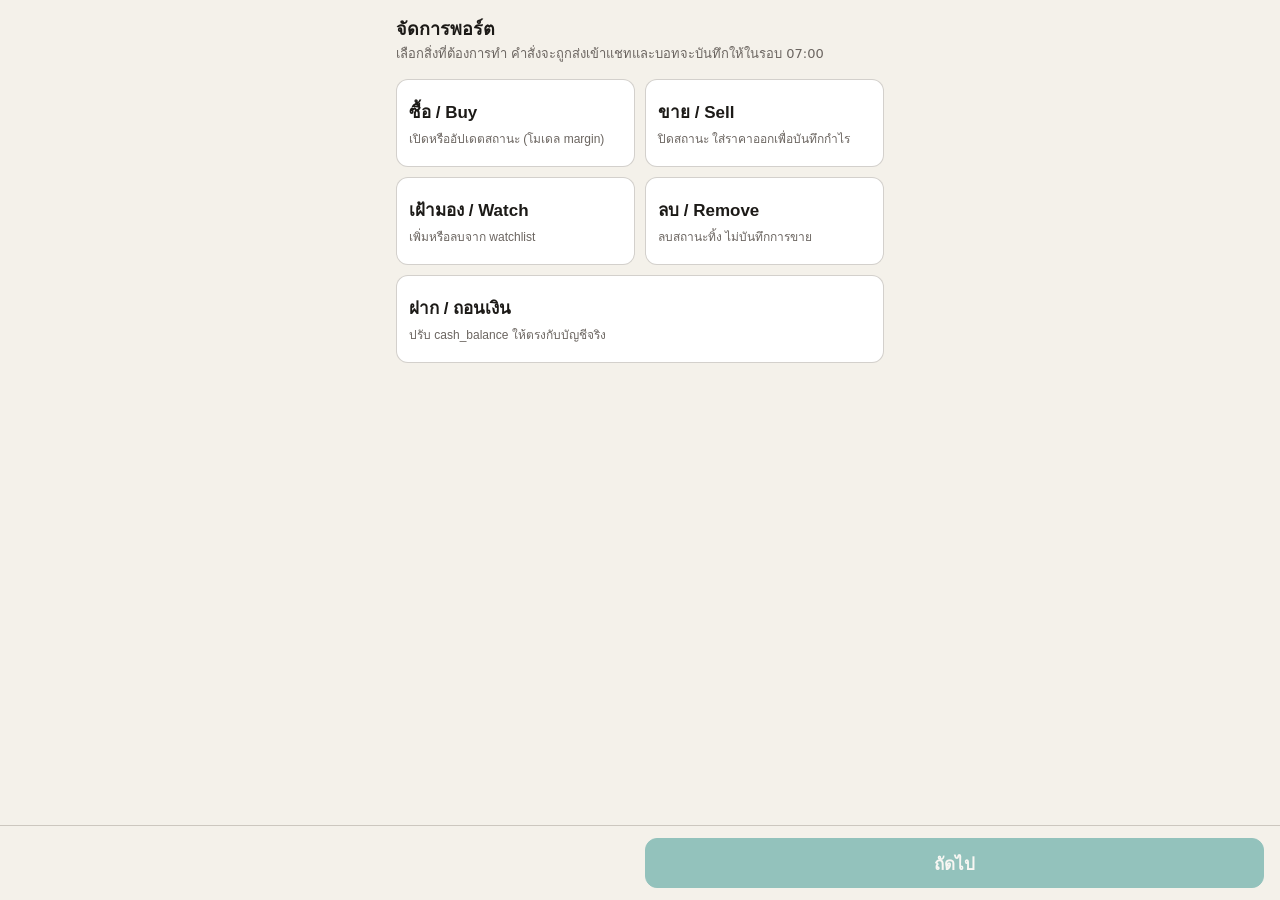
==== miniapp/index.html @ 89bab016 "site: a64785b3ad176d84810fc715b0e2d9f00666e9ba bethofen/Stock-Port-Cowork@a64785b3ad176d84810fc715b0" ====
<!doctype html>
<html lang="th">
<head>
<meta charset="utf-8">
<meta name="viewport" content="width=device-width, initial-scale=1, viewport-fit=cover">
<title>จัดการพอร์ต</title>
<script src="https://telegram.org/js/telegram-web-app.js"></script>
<style>
  :root {
    --bg: var(--tg-theme-bg-color, #f4f1ea);
    --fg: var(--tg-theme-text-color, #1c1a17);
    --muted: var(--tg-theme-hint-color, #6b6560);
    --card: var(--tg-theme-secondary-bg-color, #ffffff);
    --accent: var(--tg-theme-button-color, #1f8a86);
    --accent-fg: var(--tg-theme-button-text-color, #ffffff);
    --line: rgba(128, 120, 110, 0.35);
    --danger: #b3261e;
  }
  * { box-sizing: border-box; }
  body { margin: 0; background: var(--bg); color: var(--fg); font: 16px/1.4 system-ui, -apple-system, "Segoe UI", "Noto Sans Thai", sans-serif; }
  main { padding: 16px 16px 96px; max-width: 520px; margin: 0 auto; }
  h1 { font-size: 18px; margin: 0 0 4px; }
  .hint { color: var(--muted); font-size: 13px; margin: 0 0 16px; }
  section { display: none; }
  section.active { display: block; }
  .grid { display: grid; grid-template-columns: repeat(2, minmax(0, 1fr)); gap: 10px; }
  .action { border: 1px solid var(--line); background: var(--card); color: var(--fg); border-radius: 12px; padding: 18px 12px; font-size: 17px; font-weight: 600; min-height: 64px; text-align: left; }
  .action.wide { grid-column: 1 / span 2; }
  .action small { display: block; font-weight: 400; font-size: 12px; color: var(--muted); margin-top: 4px; }
  .action.sel { border-color: var(--accent); box-shadow: 0 0 0 2px var(--accent) inset; }
  label { display: block; font-size: 13px; color: var(--muted); margin: 14px 0 6px; }
  label span { font-weight: 400; }
  input, select { width: 100%; font-size: 17px; padding: 12px; border: 1px solid var(--line); border-radius: 10px; background: var(--card); color: var(--fg); min-height: 48px; }
  .err { color: var(--danger); font-size: 13px; min-height: 18px; margin-top: 6px; }
  .row { display: flex; gap: 10px; }
  .row > * { flex: 1; }
  .seg { display: flex; gap: 8px; }
  .seg button { flex: 1; min-height: 44px; border: 1px solid var(--line); background: var(--card); color: var(--fg); border-radius: 10px; font-size: 15px; }
  .seg button.sel { background: var(--accent); color: var(--accent-fg); border-color: var(--accent); }
  .summary { background: var(--card); border: 1px solid var(--line); border-radius: 12px; padding: 14px; margin-top: 12px; }
  .summary div { display: flex; justify-content: space-between; gap: 12px; padding: 6px 0; border-bottom: 1px dashed var(--line); }
  .summary div:last-child { border-bottom: 0; }
  .summary b { font-size: 17px; text-align: right; }
  .bar { position: fixed; left: 0; right: 0; bottom: 0; padding: 12px 16px calc(12px + env(safe-area-inset-bottom)); background: var(--bg); border-top: 1px solid var(--line); display: flex; gap: 10px; }
  .bar button { flex: 1; min-height: 50px; border-radius: 12px; font-size: 17px; font-weight: 600; border: 1px solid var(--line); background: var(--card); color: var(--fg); }
  .bar button.primary { background: var(--accent); color: var(--accent-fg); border-color: var(--accent); }
  .bar button:disabled { opacity: 0.45; }
  .outside { background: var(--card); border: 1px solid var(--line); border-radius: 12px; padding: 12px; font-size: 13px; color: var(--muted); margin-top: 16px; }
  code { font-family: ui-monospace, Consolas, monospace; font-size: 13px; word-break: break-all; }
</style>
</head>
<body>
<main>
  <h1>จัดการพอร์ต</h1>
  <p class="hint" id="hint">เลือกสิ่งที่ต้องการทำ คำสั่งจะถูกส่งเข้าแชทและบอทจะบันทึกให้ในรอบ 07:00</p>

  <!-- step 1: action -->
  <section id="s-action" class="active">
    <div class="grid">
      <button class="action" data-action="buy">ซื้อ / Buy<small>เปิดหรืออัปเดตสถานะ (โมเดล margin)</small></button>
      <button class="action" data-action="sell">ขาย / Sell<small>ปิดสถานะ ใส่ราคาออกเพื่อบันทึกกำไร</small></button>
      <button class="action" data-action="watch">เฝ้ามอง / Watch<small>เพิ่มหรือลบจาก watchlist</small></button>
      <button class="action" data-action="remove">ลบ / Remove<small>ลบสถานะทิ้ง ไม่บันทึกการขาย</small></button>
      <button class="action wide" data-action="cash">ฝาก / ถอนเงิน<small>ปรับ cash_balance ให้ตรงกับบัญชีจริง</small></button>
    </div>
  </section>

  <!-- step 2: details -->
  <section id="s-form">
    <div id="f-watch-mode" style="display:none">
      <label>ทำอะไรกับ watchlist</label>
      <div class="seg" id="watch-seg">
        <button type="button" data-mode="add" class="sel">เพิ่ม</button>
        <button type="button" data-mode="rm">ลบ</button>
      </div>
    </div>

    <div id="f-portfolio" style="display:none">
      <label for="portfolio">พอร์ต <span id="portfolio-help">(หุ้นที่ถืออยู่แล้วจะเข้าพอร์ตเดิมอัตโนมัติ)</span></label>
      <select id="portfolio"></select>
    </div>

    <div id="f-symbol">
      <label for="symbol">Symbol <span id="symbol-help">(หุ้นไทยลงท้าย .BK เช่น PTT.BK)</span></label>
      <input id="symbol" list="symbols" autocapitalize="characters" autocomplete="off" spellcheck="false"
             placeholder="AAPL หรือ PTT.BK" inputmode="text">
      <datalist id="symbols"></datalist>
      <div class="err" id="e-symbol"></div>
    </div>

    <div id="f-buy" style="display:none">
      <div class="row">
        <div>
          <label for="price">ราคาเข้า (Entry)</label>
          <input id="price" type="number" inputmode="decimal" step="any" min="0" placeholder="0.00">
        </div>
        <div>
          <label for="margin">Margin (เงินที่ใช้)</label>
          <input id="margin" type="number" inputmode="decimal" step="any" min="0" placeholder="0.00">
        </div>
      </div>
      <div class="err" id="e-buy"></div>
      <label for="asset">ประเภทสินทรัพย์</label>
      <select id="asset">
        <option value="stock">stock</option>
        <option value="crypto">crypto</option>
        <option value="futures">futures</option>
      </select>
      <label for="reason">เหตุผลที่ซื้อ <span>(สั้น ๆ — Claude จะใช้รีวิวดีลนี้ตอนเช้า)</span></label>
      <input id="reason" maxlength="120" placeholder="เช่น ทะลุแนวต้าน, งบดี, Jitta ต่ำกว่าเส้น">
    </div>

    <div id="f-sell" style="display:none">
      <label for="exit">ราคาออก (Exit) <span>— เว้นว่างถ้าไม่ต้องการบันทึกกำไร/ขาดทุน</span></label>
      <input id="exit" type="number" inputmode="decimal" step="any" min="0" placeholder="0.00">
      <div class="err" id="e-sell"></div>
    </div>

    <div id="f-date" style="display:none">
      <label for="date">วันที่ทำรายการ <span>(แก้ได้ถ้าทำไปก่อนหน้านี้)</span></label>
      <input id="date" type="date">
      <div class="err" id="e-date"></div>
    </div>

    <div id="f-cash" style="display:none">
      <label>ทำอะไร</label>
      <div class="seg" id="cash-seg">
        <button type="button" data-mode="deposit" class="sel">ฝากเข้า</button>
        <button type="button" data-mode="withdraw">ถอนออก</button>
      </div>
      <label for="amount">จำนวนเงิน</label>
      <input id="amount" type="number" inputmode="decimal" step="any" min="0" placeholder="0.00">
      <div class="err" id="e-cash"></div>
      <label for="cash-note">หมายเหตุ <span>(เว้นว่างได้)</span></label>
      <input id="cash-note" maxlength="80" placeholder="เช่น โอนจากบัญชีออม">
    </div>
  </section>

  <!-- step 3: confirm -->
  <section id="s-confirm">
    <p class="hint">ตรวจสอบก่อนส่ง</p>
    <div class="summary" id="summary"></div>
    <div class="outside" id="outside" style="display:none">
      หน้านี้ไม่ได้เปิดจากปุ่มในแชท Telegram จึงส่งกลับเข้าแชทไม่ได้ คำสั่งที่จะส่งคือ:
      <br><code id="payload-preview"></code>
    </div>
  </section>
</main>

<div class="bar">
  <button id="btn-back" type="button">ย้อนกลับ</button>
  <button id="btn-next" type="button" class="primary" disabled>ถัดไป</button>
</div>

<script>
(function () {
  var tg = window.Telegram && window.Telegram.WebApp;
  var insideTelegram = !!(tg && tg.initData);
  if (tg) { try { tg.ready(); tg.expand(); } catch (e) {} }

  var state = { step: 1, action: null, watchMode: "add", cashMode: "deposit" };
  var $ = function (id) { return document.getElementById(id); };
  var steps = ["s-action", "s-form", "s-confirm"];
  var needsSymbol = { buy: true, sell: true, watch: true, remove: true, cash: false };
  var needsDate = { buy: true, sell: true, watch: false, remove: false, cash: false };

  function todayISO() {
    var d = new Date(), z = function (n) { return (n < 10 ? "0" : "") + n; };
    return d.getFullYear() + "-" + z(d.getMonth() + 1) + "-" + z(d.getDate());
  }
  $("date").value = todayISO();
  $("date").max = todayISO();

  // Optional suggestions: symbols.json = {"portfolios":[{name,currency,type}],"default":..,
  // "held":[...],"held_by_portfolio":{name:[...]},"watch":[...]} next to this page.
  var meta = { portfolios: [], defaultPortfolio: null, heldBy: {} };
  fetch("./symbols.json", { cache: "no-store" }).then(function (r) { return r.ok ? r.json() : null; })
    .then(function (d) {
      if (!d) return;
      var list = [].concat(d.held || [], d.watch || []);
      var dl = $("symbols");
      list.forEach(function (s) { var o = document.createElement("option"); o.value = s; dl.appendChild(o); });
      meta.portfolios = d.portfolios || [];
      meta.defaultPortfolio = d.default || null;
      meta.heldBy = d.held_by_portfolio || {};
      var sel = $("portfolio");
      sel.innerHTML = "";
      meta.portfolios.forEach(function (p) {
        var o = document.createElement("option");
        o.value = p.name; o.textContent = p.name + " (" + (p.currency || "") + (p.type ? ", " + p.type : "") + ")";
        if (p.name === meta.defaultPortfolio) o.selected = true;
        sel.appendChild(o);
      });
      refreshPortfolioField();
    }).catch(function () {});

  function ownerOf(sym) {
    for (var name in meta.heldBy) { if ((meta.heldBy[name] || []).indexOf(sym) >= 0) return name; }
    return null;
  }
  // The portfolio picker only matters when there is more than one portfolio;
  // a symbol already held is locked to its own portfolio.
  function refreshPortfolioField() {
    var multi = meta.portfolios.length > 1;
    var relevant = state.action === "buy" || state.action === "sell" || state.action === "remove" || state.action === "cash";
    $("f-portfolio").style.display = (multi && relevant) ? "block" : "none";
    if (!multi) return;
    var owner = (state.action !== "cash") ? ownerOf(symbol()) : null;
    var sel = $("portfolio");
    if (owner) { sel.value = owner; sel.disabled = true; $("portfolio-help").textContent = "(" + symbol() + " ถืออยู่ในพอร์ตนี้แล้ว)"; }
    else { sel.disabled = false; $("portfolio-help").textContent = state.action === "cash" ? "(บัญชีที่จะฝาก/ถอน)" : "(หุ้นใหม่จะเข้าพอร์ตที่เลือก)"; }
  }

  function show(step) {
    state.step = step;
    steps.forEach(function (id, i) { $(id).classList.toggle("active", i === step - 1); });
    $("btn-back").style.visibility = step === 1 ? "hidden" : "visible";
    $("btn-next").textContent = step === 3 ? (insideTelegram ? "ยืนยันและส่ง" : "ปิด") : "ถัดไป";
    validate();
    window.scrollTo(0, 0);
  }

  function symbol() { return ($("symbol").value || "").trim().toUpperCase().replace(/\s+/g, ""); }
  // Watch accepts several tickers at once: "TSLA, PTT.BK NVDA" -> ["TSLA","PTT.BK","NVDA"] (deduped)
  function symbolList() {
    var seen = {}, out = [];
    ($("symbol").value || "").toUpperCase().split(/[\s,;]+/).forEach(function (s) {
      s = s.trim();
      if (s && !seen[s]) { seen[s] = 1; out.push(s); }
    });
    return out;
  }
  var SYM_RE = /^[A-Z0-9.\-]{1,15}$/;
  function num(id) { var v = $(id).value.trim(); return v === "" ? null : Number(v); }

  function validate() {
    var ok = false;
    if (state.step === 1) ok = !!state.action;
    else if (state.step === 2) {
      var errs = { symbol: "", buy: "", sell: "", date: "", cash: "" };
      if (state.action === "watch") {
        var list = symbolList(), bad = list.filter(function (s) { return !SYM_RE.test(s); });
        if (!list.length) errs.symbol = "ใส่ symbol อย่างน้อย 1 ตัว";
        else if (bad.length) errs.symbol = "รูปแบบไม่ถูกต้อง: " + bad.join(", ");
      } else if (needsSymbol[state.action]) {
        var s = symbol();
        if (!SYM_RE.test(s)) errs.symbol = s ? "รูปแบบ symbol ไม่ถูกต้อง" : "ใส่ symbol";
      }
      if (state.action === "buy") {
        var p = num("price"), m = num("margin");
        if (p === null || !(p > 0)) errs.buy = "ราคาเข้าต้องมากกว่า 0";
        else if (m === null || !(m > 0)) errs.buy = "margin ต้องมากกว่า 0";
      } else if (state.action === "sell") {
        var x = num("exit");
        if (x !== null && !(x > 0)) errs.sell = "ราคาออกต้องมากกว่า 0 หรือเว้นว่าง";
      } else if (state.action === "cash") {
        var a = num("amount");
        if (a === null || !(a > 0)) errs.cash = "จำนวนเงินต้องมากกว่า 0";
      }
      if (needsDate[state.action]) {
        var dv = $("date").value;
        if (!/^\d{4}-\d{2}-\d{2}$/.test(dv)) errs.date = "ใส่วันที่";
        else if (dv > todayISO()) errs.date = "วันที่ต้องไม่เกินวันนี้";
      }
      ["symbol", "buy", "sell", "date", "cash"].forEach(function (k) { $("e-" + k).textContent = errs[k]; });
      ok = !errs.symbol && !errs.buy && !errs.sell && !errs.date && !errs.cash;
    } else ok = true;
    $("btn-next").disabled = !ok;
    return ok;
  }

  function chosenPortfolio() {
    if (meta.portfolios.length <= 1) return null;          // single portfolio: let the bot decide
    var v = $("portfolio").value;
    return v || null;
  }

  function payload() {
    var d = {};
    if (state.action === "cash") {
      d.cmd = state.cashMode; d.amount = num("amount");
      var cn = $("cash-note").value.trim(); if (cn) d.note = cn;
      var cp = chosenPortfolio(); if (cp) d.portfolio = cp;
      return d;
    }
    if (state.action === "watch") {
      var list = symbolList();
      d.cmd = "watch"; d.symbol = list[0] || ""; d.action = state.watchMode; d.symbols = list;
      return d;
    }
    var s = symbol();
    d.cmd = state.action; d.symbol = s;
    if (state.action === "buy") {
      d.price = num("price"); d.margin = num("margin"); d.asset_type = $("asset").value;
      var r = $("reason").value.trim(); if (r) d.note = r;
    }
    if (state.action === "sell") { var x = num("exit"); if (x !== null) d.price = x; }
    if (needsDate[state.action] && $("date").value !== todayISO()) d.date = $("date").value;
    var p = chosenPortfolio(); if (p) d.portfolio = p;
    return d;
  }

  function esc(v) { return String(v).replace(/&/g, "&amp;").replace(/</g, "&lt;"); }
  function line(k, v) { return "<div><span>" + k + "</span><b>" + esc(v) + "</b></div>"; }
  function renderSummary() {
    var d = payload(), rows = "";
    if (d.cmd === "deposit" || d.cmd === "withdraw") {
      rows += line("คำสั่ง", d.cmd === "deposit" ? "ฝากเงินเข้า" : "ถอนเงินออก");
      if (d.portfolio) rows += line("พอร์ต", d.portfolio);
      rows += line("จำนวน", d.amount);
      if (d.note) rows += line("หมายเหตุ", d.note);
    } else {
      if (d.portfolio) rows += line("พอร์ต", d.portfolio);
      var title = { buy: "ซื้อ", sell: "ขาย", watch: "เฝ้ามอง", remove: "ลบสถานะ" }[d.cmd];
      rows += line("คำสั่ง", title + (d.cmd === "watch" ? (d.action === "add" ? " (เพิ่ม)" : " (ลบ)") : ""));
      if (d.cmd === "watch") rows += line("Symbol (" + d.symbols.length + ")", d.symbols.join(", "));
      else rows += line("Symbol", d.symbol);
      if (d.cmd === "buy") {
        rows += line("ราคาเข้า", d.price); rows += line("Margin", d.margin); rows += line("ประเภท", d.asset_type);
        if (d.note) rows += line("เหตุผล", d.note);
      }
      if (d.cmd === "sell") rows += line("ราคาออก", d.price != null ? d.price : "— (ไม่บันทึกกำไร)");
      if (d.cmd === "remove") rows += line("หมายเหตุ", "ไม่บันทึกการขาย / ไม่คิด P&L");
      if (needsDate[d.cmd]) rows += line("วันที่", d.date || (todayISO() + " (วันนี้)"));
    }
    $("summary").innerHTML = rows;
    $("payload-preview").textContent = JSON.stringify(d);
    $("outside").style.display = insideTelegram ? "none" : "block";
  }

  function applyAction(action) {
    state.action = action;
    $("f-symbol").style.display = needsSymbol[action] ? "block" : "none";
    $("f-date").style.display = needsDate[action] ? "block" : "none";
    $("f-buy").style.display = action === "buy" ? "block" : "none";
    $("f-sell").style.display = action === "sell" ? "block" : "none";
    $("f-watch-mode").style.display = action === "watch" ? "block" : "none";
    $("f-cash").style.display = action === "cash" ? "block" : "none";
    refreshPortfolioField();
    if (action === "watch") {
      $("symbol-help").textContent = "(ใส่หลายตัวได้ คั่นด้วยจุลภาคหรือช่องว่าง เช่น TSLA, PTT.BK)";
      $("symbol").placeholder = "TSLA, PTT.BK, NVDA";
    } else {
      $("symbol-help").textContent = "(หุ้นไทยลงท้าย .BK เช่น PTT.BK)";
      $("symbol").placeholder = "AAPL หรือ PTT.BK";
    }
  }

  Array.prototype.forEach.call(document.querySelectorAll(".action"), function (b) {
    b.addEventListener("click", function () {
      applyAction(b.getAttribute("data-action"));
      Array.prototype.forEach.call(document.querySelectorAll(".action"), function (x) { x.classList.toggle("sel", x === b); });
      validate();
      show(2);
      (needsSymbol[state.action] ? $("symbol") : $("amount")).focus();
    });
  });

  function segment(id, key) {
    Array.prototype.forEach.call(document.querySelectorAll("#" + id + " button"), function (b) {
      b.addEventListener("click", function () {
        state[key] = b.getAttribute("data-mode");
        Array.prototype.forEach.call(document.querySelectorAll("#" + id + " button"), function (x) { x.classList.toggle("sel", x === b); });
      });
    });
  }
  segment("watch-seg", "watchMode");
  segment("cash-seg", "cashMode");

  ["symbol", "price", "margin", "exit", "date", "amount"].forEach(function (id) { $(id).addEventListener("input", validate); });
  $("symbol").addEventListener("input", function () {
    // uppercase in place, but keep separators so several tickers can be typed for Watch
    var v = this.value.toUpperCase();
    if (v !== this.value) this.value = v;
    refreshPortfolioField();
  });

  $("btn-back").addEventListener("click", function () { if (state.step > 1) show(state.step - 1); });
  $("btn-next").addEventListener("click", function () {
    if (!validate()) return;
    if (state.step === 1) { show(2); return; }
    if (state.step === 2) { renderSummary(); show(3); return; }
    var text = JSON.stringify(payload());
    if (insideTelegram) {
      try { tg.sendData(text); } catch (e) { alert("ส่งไม่สำเร็จ: " + e); }
    } else if (tg && tg.close) {
      tg.close();
    }
  });

  show(1);
})();
</script>
</body>
</html>
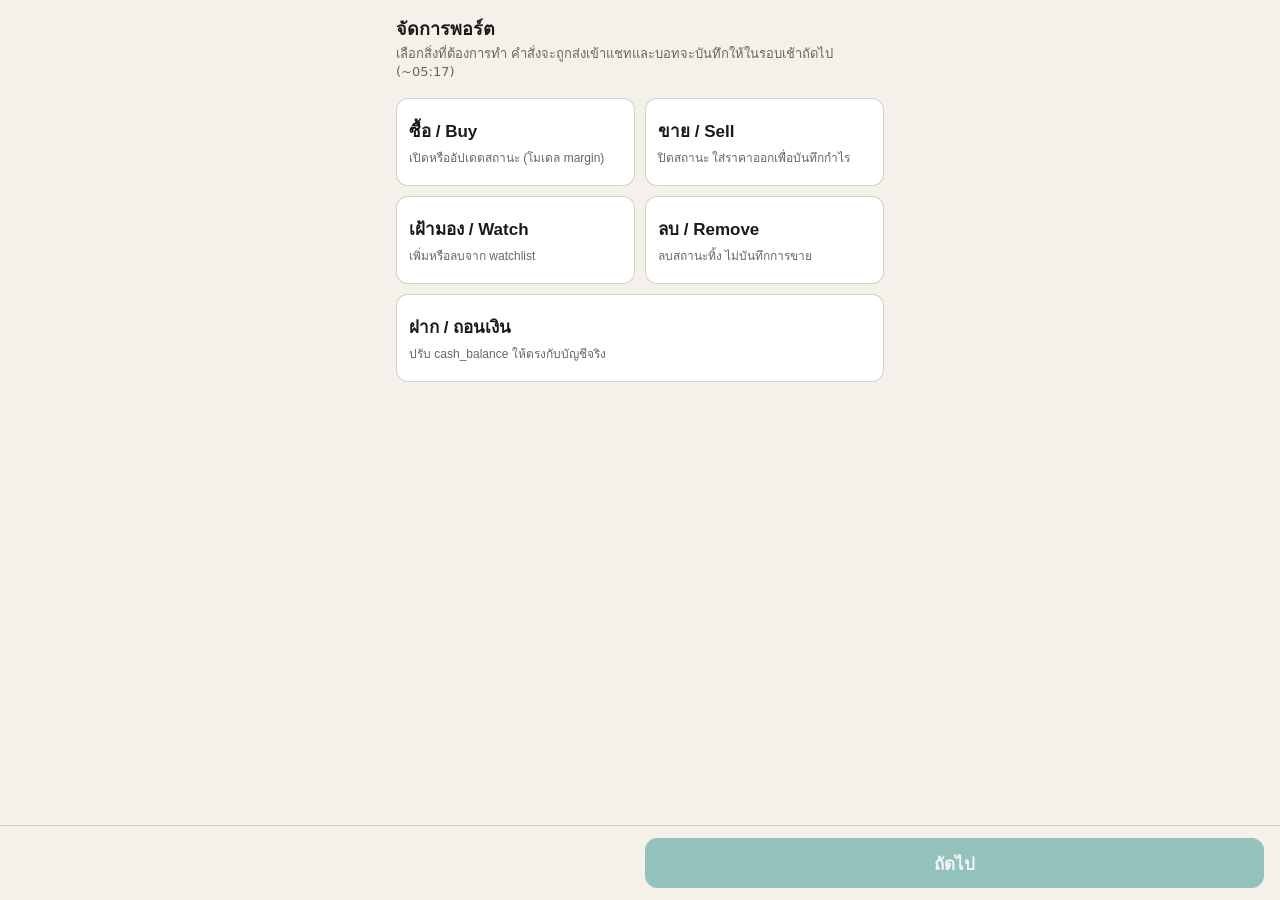
==== commit 0d2b440c: "site: 60ddf99d9f042c4e104a76e86fe5f5e533860dbd bethofen/Stock-Port-Cowork@60ddf99d9f042c4e104a76e86f" ====
--- a/miniapp/index.html
+++ b/miniapp/index.html
@@ -32,6 +32,12 @@
   label span { font-weight: 400; }
   input, select { width: 100%; font-size: 17px; padding: 12px; border: 1px solid var(--line); border-radius: 10px; background: var(--card); color: var(--fg); min-height: 48px; }
   .err { color: var(--danger); font-size: 13px; min-height: 18px; margin-top: 6px; }
+  .warn { color: #b26a00; font-size: 13px; margin-top: 6px; }
+  .guide { background: var(--card); border: 1px solid var(--line); border-radius: 12px; padding: 10px 12px; margin-top: 10px; font-size: 13px; color: var(--muted); }
+  .guide b { color: var(--fg); }
+  .tiers { display: flex; flex-wrap: wrap; gap: 6px; margin-top: 8px; }
+  .tiers button { border: 1px solid var(--line); background: var(--bg); color: var(--fg); border-radius: 999px; padding: 6px 12px; font-size: 13px; }
+  .tiers button.rec { border-color: var(--accent); color: var(--accent); font-weight: 600; }
   .row { display: flex; gap: 10px; }
   .row > * { flex: 1; }
   .seg { display: flex; gap: 8px; }
@@ -52,7 +58,7 @@
 <body>
 <main>
   <h1>จัดการพอร์ต</h1>
-  <p class="hint" id="hint">เลือกสิ่งที่ต้องการทำ คำสั่งจะถูกส่งเข้าแชทและบอทจะบันทึกให้ในรอบ 07:00</p>
+  <p class="hint" id="hint">เลือกสิ่งที่ต้องการทำ คำสั่งจะถูกส่งเข้าแชทและบอทจะบันทึกให้ในรอบเช้าถัดไป (~05:17)</p>
 
   <!-- step 1: action -->
   <section id="s-action" class="active">
@@ -95,11 +101,18 @@
           <input id="price" type="number" inputmode="decimal" step="any" min="0" placeholder="0.00">
         </div>
         <div>
-          <label for="margin">Margin (เงินที่ใช้)</label>
+          <label for="margin">จำนวนเงินที่ซื้อ</label>
           <input id="margin" type="number" inputmode="decimal" step="any" min="0" placeholder="0.00">
         </div>
       </div>
+      <div class="guide" id="buy-guide" style="display:none">
+        <div id="guide-text"></div>
+        <div class="tiers" id="guide-tiers"></div>
+      </div>
+      <div class="warn" id="w-buy"></div>
       <div class="err" id="e-buy"></div>
+      <label for="shares">จำนวนหุ้นที่ได้ <span>(เว้นว่างได้ — ระบบคิดจาก เงิน ÷ ราคา ให้)</span></label>
+      <input id="shares" type="number" inputmode="decimal" step="any" min="0" placeholder="เช่น 0.2994">
       <label for="asset">ประเภทสินทรัพย์</label>
       <select id="asset">
         <option value="stock">stock</option>
@@ -155,7 +168,9 @@
 <script>
 (function () {
   var tg = window.Telegram && window.Telegram.WebApp;
-  var insideTelegram = !!(tg && tg.initData);
+  // A Mini App opened from a KEYBOARD button gets no initData (only sendData works there),
+  // so detect Telegram by platform instead: it is "unknown" only in a plain browser.
+  var insideTelegram = !!(tg && (tg.initData || (tg.platform && tg.platform !== "unknown")));
   if (tg) { try { tg.ready(); tg.expand(); } catch (e) {} }
 
   var state = { step: 1, action: null, watchMode: "add", cashMode: "deposit" };
@@ -173,7 +188,7 @@
 
   // Optional suggestions: symbols.json = {"portfolios":[{name,currency,type}],"default":..,
   // "held":[...],"held_by_portfolio":{name:[...]},"watch":[...]} next to this page.
-  var meta = { portfolios: [], defaultPortfolio: null, heldBy: {} };
+  var meta = { portfolios: [], defaultPortfolio: null, heldBy: {}, sizing: {}, plans: {} };
   fetch("./symbols.json", { cache: "no-store" }).then(function (r) { return r.ok ? r.json() : null; })
     .then(function (d) {
       if (!d) return;
@@ -183,6 +198,8 @@
       meta.portfolios = d.portfolios || [];
       meta.defaultPortfolio = d.default || null;
       meta.heldBy = d.held_by_portfolio || {};
+      meta.sizing = d.sizing || {};          // per portfolio: free cash, ceiling for one name, tier amounts
+      meta.plans = d.plans || {};            // per symbol: the routine's newest call (view, amount, entry, stop)
       var sel = $("portfolio");
       sel.innerHTML = "";
       meta.portfolios.forEach(function (p) {
@@ -193,6 +210,48 @@
       });
       refreshPortfolioField();
     }).catch(function () {});
+
+  // Buy guidance: never blocks, only informs. Amounts are in the target portfolio's currency.
+  function targetPortfolio() {
+    var s = symbol();
+    return ownerOf(s) || ($("portfolio") && $("portfolio").value) || meta.defaultPortfolio || "";
+  }
+  function fmtAmt(x) { return (Math.round(x * 100) / 100).toLocaleString("en-US"); }
+  function refreshGuide() {
+    var box = $("buy-guide");
+    if (state.action !== "buy") { box.style.display = "none"; $("w-buy").textContent = ""; return; }
+    var sz = meta.sizing[targetPortfolio()], plan = meta.plans[symbol()], ccy = (sz && sz.currency) || "";
+    if (!sz && !plan) { box.style.display = "none"; return; }
+    var parts = [];
+    if (plan) {
+      var call = plan.view + (plan.score != null ? " " + plan.score : "") + " (" + plan.date + ")";
+      if (plan.view === "BUY" && plan.size_amt) parts.push("ระบบแนะนำ <b>ซื้อ ~" + fmtAmt(plan.size_amt) + " " + (plan.size_ccy || ccy) + "</b> · " + call);
+      else parts.push("คำแนะนำล่าสุด: <b>" + call + "</b>" + (plan.view === "BUY" ? "" : " — ยังไม่ใช่จังหวะซื้อ"));
+      if (plan.entry_low && plan.entry_high) parts.push("โซนเข้า " + plan.entry_low + "–" + plan.entry_high + (plan.stop ? " · คัท " + plan.stop : ""));
+    } else if (symbol()) parts.push("ยังไม่มีคำแนะนำของระบบสำหรับตัวนี้");
+    if (sz) parts.push("เงินสดว่าง <b>" + fmtAmt(sz.cash_available || 0) + " " + ccy + "</b> · สูงสุดต่อตัว " + fmtAmt(sz.max_new_buy_amt || 0) + " (ข้อมูล " + sz.as_of + ")");
+    $("guide-text").innerHTML = parts.join("<br>");
+    var tiers = $("guide-tiers"); tiers.innerHTML = "";
+    var opts = [];
+    if (plan && plan.view === "BUY" && plan.size_amt) opts.push(["ตามแนะนำ", plan.size_amt, true]);
+    if (sz) { opts.push(["ไม้ทดลอง", sz.size_starter_amt]); opts.push(["ปกติ", sz.size_normal_amt]); opts.push(["มั่นใจสูง", sz.size_high_amt]); }
+    opts.forEach(function (o) {
+      if (!(o[1] > 0)) return;
+      var b = document.createElement("button"); b.type = "button"; if (o[2]) b.className = "rec";
+      b.textContent = o[0] + " " + fmtAmt(o[1]);
+      b.addEventListener("click", function () { $("margin").value = Math.round(o[1] * 100) / 100; validate(); });
+      tiers.appendChild(b);
+    });
+    box.style.display = "block";
+    var m = num("margin"), w = [];
+    if (sz && m > 0) {
+      if (m > (sz.cash_available || 0)) w.push("เกินเงินสดว่าง (" + fmtAmt(sz.cash_available || 0) + ") — เงินสดจะติดลบ");
+      else if (m > (sz.max_new_buy_amt || 0)) w.push("เกินเพดานต่อตัว (" + fmtAmt(sz.max_new_buy_amt || 0) + ")");
+    }
+    if (plan && plan.view === "BUY" && plan.size_amt && m > plan.size_amt * 1.5) w.push("มากกว่าที่แนะนำ " + (Math.round(m / plan.size_amt * 10) / 10) + " เท่า");
+    if (plan && plan.view !== "BUY" && m > 0) w.push("ระบบยังให้ " + plan.view + " ไม่ใช่ BUY");
+    $("w-buy").textContent = w.length ? "⚠ " + w.join(" · ") : "";
+  }
 
   function ownerOf(sym) {
     for (var name in meta.heldBy) { if ((meta.heldBy[name] || []).indexOf(sym) >= 0) return name; }
@@ -235,6 +294,7 @@
 
   function validate() {
     var ok = false;
+    try { refreshGuide(); } catch (e) {}
     if (state.step === 1) ok = !!state.action;
     else if (state.step === 2) {
       var errs = { symbol: "", buy: "", sell: "", date: "", cash: "" };
@@ -247,9 +307,10 @@
         if (!SYM_RE.test(s)) errs.symbol = s ? "รูปแบบ symbol ไม่ถูกต้อง" : "ใส่ symbol";
       }
       if (state.action === "buy") {
-        var p = num("price"), m = num("margin");
+        var p = num("price"), m = num("margin"), sh = num("shares");
         if (p === null || !(p > 0)) errs.buy = "ราคาเข้าต้องมากกว่า 0";
-        else if (m === null || !(m > 0)) errs.buy = "margin ต้องมากกว่า 0";
+        else if (m === null || !(m > 0)) errs.buy = "จำนวนเงินต้องมากกว่า 0";
+        else if (sh !== null && !(sh > 0)) errs.buy = "จำนวนหุ้นต้องมากกว่า 0 หรือเว้นว่าง";
       } else if (state.action === "sell") {
         var x = num("exit");
         if (x !== null && !(x > 0)) errs.sell = "ราคาออกต้องมากกว่า 0 หรือเว้นว่าง";
@@ -292,6 +353,7 @@
     d.cmd = state.action; d.symbol = s;
     if (state.action === "buy") {
       d.price = num("price"); d.margin = num("margin"); d.asset_type = $("asset").value;
+      if (num("shares") !== null) d.shares = num("shares");
       var r = $("reason").value.trim(); if (r) d.note = r;
     }
     if (state.action === "sell") { var x = num("exit"); if (x !== null) d.price = x; }
@@ -316,7 +378,7 @@
       if (d.cmd === "watch") rows += line("Symbol (" + d.symbols.length + ")", d.symbols.join(", "));
       else rows += line("Symbol", d.symbol);
       if (d.cmd === "buy") {
-        rows += line("ราคาเข้า", d.price); rows += line("Margin", d.margin); rows += line("ประเภท", d.asset_type);
+        rows += line("ราคาเข้า", d.price); rows += line("จำนวนเงิน", d.margin); if (d.shares) rows += line("จำนวนหุ้น", d.shares); rows += line("ประเภท", d.asset_type);
         if (d.note) rows += line("เหตุผล", d.note);
       }
       if (d.cmd === "sell") rows += line("ราคาออก", d.price != null ? d.price : "— (ไม่บันทึกกำไร)");
@@ -367,7 +429,7 @@
   segment("watch-seg", "watchMode");
   segment("cash-seg", "cashMode");
 
-  ["symbol", "price", "margin", "exit", "date", "amount"].forEach(function (id) { $(id).addEventListener("input", validate); });
+  ["symbol", "price", "margin", "shares", "exit", "date", "amount"].forEach(function (id) { $(id).addEventListener("input", validate); });
   $("symbol").addEventListener("input", function () {
     // uppercase in place, but keep separators so several tickers can be typed for Watch
     var v = this.value.toUpperCase();
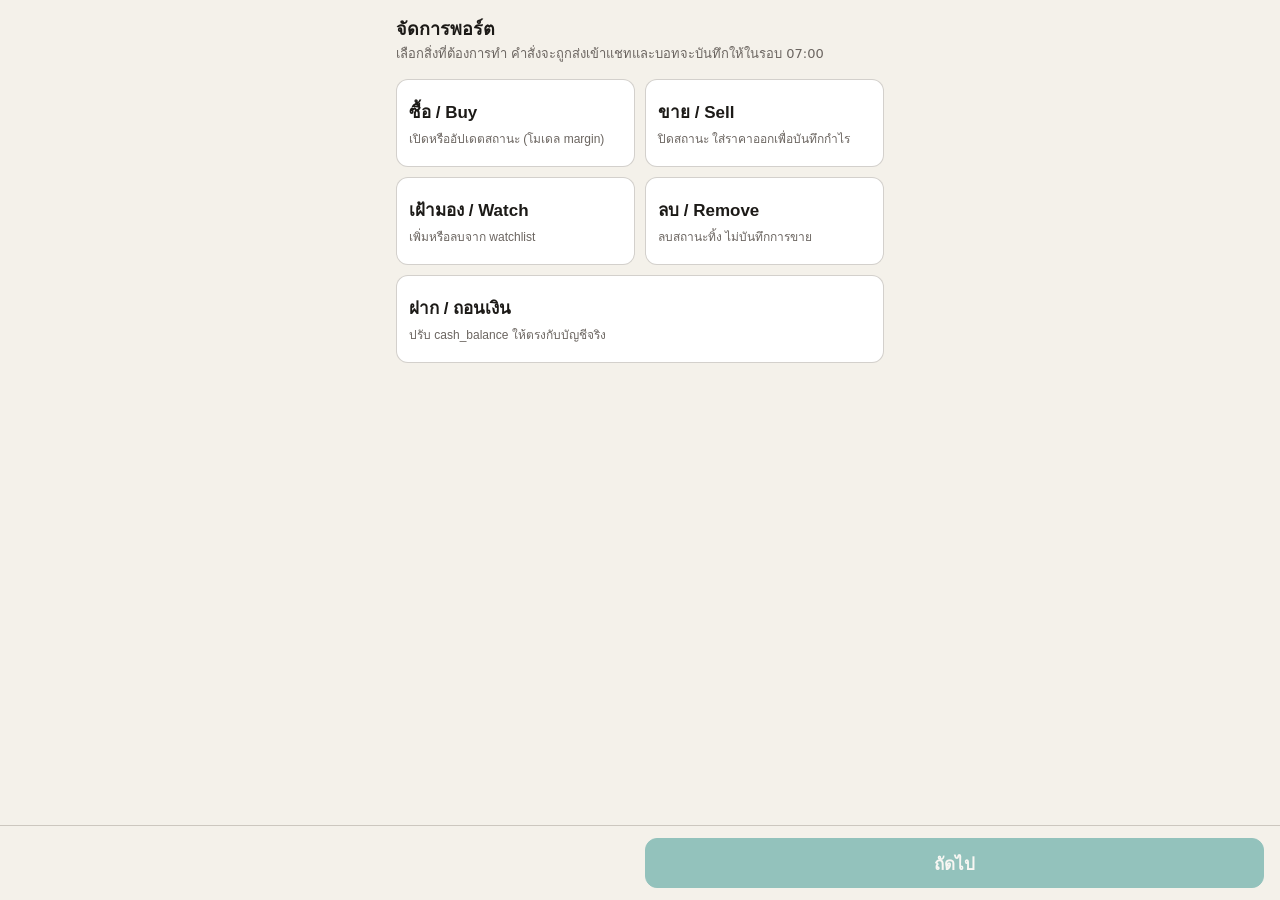
==== commit 778b3c55: "update" ====
--- a/miniapp/index.html
+++ b/miniapp/index.html
@@ -32,12 +32,6 @@
   label span { font-weight: 400; }
   input, select { width: 100%; font-size: 17px; padding: 12px; border: 1px solid var(--line); border-radius: 10px; background: var(--card); color: var(--fg); min-height: 48px; }
   .err { color: var(--danger); font-size: 13px; min-height: 18px; margin-top: 6px; }
-  .warn { color: #b26a00; font-size: 13px; margin-top: 6px; }
-  .guide { background: var(--card); border: 1px solid var(--line); border-radius: 12px; padding: 10px 12px; margin-top: 10px; font-size: 13px; color: var(--muted); }
-  .guide b { color: var(--fg); }
-  .tiers { display: flex; flex-wrap: wrap; gap: 6px; margin-top: 8px; }
-  .tiers button { border: 1px solid var(--line); background: var(--bg); color: var(--fg); border-radius: 999px; padding: 6px 12px; font-size: 13px; }
-  .tiers button.rec { border-color: var(--accent); color: var(--accent); font-weight: 600; }
   .row { display: flex; gap: 10px; }
   .row > * { flex: 1; }
   .seg { display: flex; gap: 8px; }
@@ -58,7 +52,7 @@
 <body>
 <main>
   <h1>จัดการพอร์ต</h1>
-  <p class="hint" id="hint">เลือกสิ่งที่ต้องการทำ คำสั่งจะถูกส่งเข้าแชทและบอทจะบันทึกให้ในรอบเช้าถัดไป (~05:17)</p>
+  <p class="hint" id="hint">เลือกสิ่งที่ต้องการทำ คำสั่งจะถูกส่งเข้าแชทและบอทจะบันทึกให้ในรอบ 07:00</p>
 
   <!-- step 1: action -->
   <section id="s-action" class="active">
@@ -101,18 +95,11 @@
           <input id="price" type="number" inputmode="decimal" step="any" min="0" placeholder="0.00">
         </div>
         <div>
-          <label for="margin">จำนวนเงินที่ซื้อ</label>
+          <label for="margin">Margin (เงินที่ใช้)</label>
           <input id="margin" type="number" inputmode="decimal" step="any" min="0" placeholder="0.00">
         </div>
       </div>
-      <div class="guide" id="buy-guide" style="display:none">
-        <div id="guide-text"></div>
-        <div class="tiers" id="guide-tiers"></div>
-      </div>
-      <div class="warn" id="w-buy"></div>
       <div class="err" id="e-buy"></div>
-      <label for="shares">จำนวนหุ้นที่ได้ <span>(เว้นว่างได้ — ระบบคิดจาก เงิน ÷ ราคา ให้)</span></label>
-      <input id="shares" type="number" inputmode="decimal" step="any" min="0" placeholder="เช่น 0.2994">
       <label for="asset">ประเภทสินทรัพย์</label>
       <select id="asset">
         <option value="stock">stock</option>
@@ -168,9 +155,7 @@
 <script>
 (function () {
   var tg = window.Telegram && window.Telegram.WebApp;
-  // A Mini App opened from a KEYBOARD button gets no initData (only sendData works there),
-  // so detect Telegram by platform instead: it is "unknown" only in a plain browser.
-  var insideTelegram = !!(tg && (tg.initData || (tg.platform && tg.platform !== "unknown")));
+  var insideTelegram = !!(tg && tg.initData);
   if (tg) { try { tg.ready(); tg.expand(); } catch (e) {} }
 
   var state = { step: 1, action: null, watchMode: "add", cashMode: "deposit" };
@@ -188,7 +173,7 @@
 
   // Optional suggestions: symbols.json = {"portfolios":[{name,currency,type}],"default":..,
   // "held":[...],"held_by_portfolio":{name:[...]},"watch":[...]} next to this page.
-  var meta = { portfolios: [], defaultPortfolio: null, heldBy: {}, sizing: {}, plans: {} };
+  var meta = { portfolios: [], defaultPortfolio: null, heldBy: {} };
   fetch("./symbols.json", { cache: "no-store" }).then(function (r) { return r.ok ? r.json() : null; })
     .then(function (d) {
       if (!d) return;
@@ -198,8 +183,6 @@
       meta.portfolios = d.portfolios || [];
       meta.defaultPortfolio = d.default || null;
       meta.heldBy = d.held_by_portfolio || {};
-      meta.sizing = d.sizing || {};          // per portfolio: free cash, ceiling for one name, tier amounts
-      meta.plans = d.plans || {};            // per symbol: the routine's newest call (view, amount, entry, stop)
       var sel = $("portfolio");
       sel.innerHTML = "";
       meta.portfolios.forEach(function (p) {
@@ -210,48 +193,6 @@
       });
       refreshPortfolioField();
     }).catch(function () {});
-
-  // Buy guidance: never blocks, only informs. Amounts are in the target portfolio's currency.
-  function targetPortfolio() {
-    var s = symbol();
-    return ownerOf(s) || ($("portfolio") && $("portfolio").value) || meta.defaultPortfolio || "";
-  }
-  function fmtAmt(x) { return (Math.round(x * 100) / 100).toLocaleString("en-US"); }
-  function refreshGuide() {
-    var box = $("buy-guide");
-    if (state.action !== "buy") { box.style.display = "none"; $("w-buy").textContent = ""; return; }
-    var sz = meta.sizing[targetPortfolio()], plan = meta.plans[symbol()], ccy = (sz && sz.currency) || "";
-    if (!sz && !plan) { box.style.display = "none"; return; }
-    var parts = [];
-    if (plan) {
-      var call = plan.view + (plan.score != null ? " " + plan.score : "") + " (" + plan.date + ")";
-      if (plan.view === "BUY" && plan.size_amt) parts.push("ระบบแนะนำ <b>ซื้อ ~" + fmtAmt(plan.size_amt) + " " + (plan.size_ccy || ccy) + "</b> · " + call);
-      else parts.push("คำแนะนำล่าสุด: <b>" + call + "</b>" + (plan.view === "BUY" ? "" : " — ยังไม่ใช่จังหวะซื้อ"));
-      if (plan.entry_low && plan.entry_high) parts.push("โซนเข้า " + plan.entry_low + "–" + plan.entry_high + (plan.stop ? " · คัท " + plan.stop : ""));
-    } else if (symbol()) parts.push("ยังไม่มีคำแนะนำของระบบสำหรับตัวนี้");
-    if (sz) parts.push("เงินสดว่าง <b>" + fmtAmt(sz.cash_available || 0) + " " + ccy + "</b> · สูงสุดต่อตัว " + fmtAmt(sz.max_new_buy_amt || 0) + " (ข้อมูล " + sz.as_of + ")");
-    $("guide-text").innerHTML = parts.join("<br>");
-    var tiers = $("guide-tiers"); tiers.innerHTML = "";
-    var opts = [];
-    if (plan && plan.view === "BUY" && plan.size_amt) opts.push(["ตามแนะนำ", plan.size_amt, true]);
-    if (sz) { opts.push(["ไม้ทดลอง", sz.size_starter_amt]); opts.push(["ปกติ", sz.size_normal_amt]); opts.push(["มั่นใจสูง", sz.size_high_amt]); }
-    opts.forEach(function (o) {
-      if (!(o[1] > 0)) return;
-      var b = document.createElement("button"); b.type = "button"; if (o[2]) b.className = "rec";
-      b.textContent = o[0] + " " + fmtAmt(o[1]);
-      b.addEventListener("click", function () { $("margin").value = Math.round(o[1] * 100) / 100; validate(); });
-      tiers.appendChild(b);
-    });
-    box.style.display = "block";
-    var m = num("margin"), w = [];
-    if (sz && m > 0) {
-      if (m > (sz.cash_available || 0)) w.push("เกินเงินสดว่าง (" + fmtAmt(sz.cash_available || 0) + ") — เงินสดจะติดลบ");
-      else if (m > (sz.max_new_buy_amt || 0)) w.push("เกินเพดานต่อตัว (" + fmtAmt(sz.max_new_buy_amt || 0) + ")");
-    }
-    if (plan && plan.view === "BUY" && plan.size_amt && m > plan.size_amt * 1.5) w.push("มากกว่าที่แนะนำ " + (Math.round(m / plan.size_amt * 10) / 10) + " เท่า");
-    if (plan && plan.view !== "BUY" && m > 0) w.push("ระบบยังให้ " + plan.view + " ไม่ใช่ BUY");
-    $("w-buy").textContent = w.length ? "⚠ " + w.join(" · ") : "";
-  }
 
   function ownerOf(sym) {
     for (var name in meta.heldBy) { if ((meta.heldBy[name] || []).indexOf(sym) >= 0) return name; }
@@ -294,7 +235,6 @@
 
   function validate() {
     var ok = false;
-    try { refreshGuide(); } catch (e) {}
     if (state.step === 1) ok = !!state.action;
     else if (state.step === 2) {
       var errs = { symbol: "", buy: "", sell: "", date: "", cash: "" };
@@ -307,10 +247,9 @@
         if (!SYM_RE.test(s)) errs.symbol = s ? "รูปแบบ symbol ไม่ถูกต้อง" : "ใส่ symbol";
       }
       if (state.action === "buy") {
-        var p = num("price"), m = num("margin"), sh = num("shares");
+        var p = num("price"), m = num("margin");
         if (p === null || !(p > 0)) errs.buy = "ราคาเข้าต้องมากกว่า 0";
-        else if (m === null || !(m > 0)) errs.buy = "จำนวนเงินต้องมากกว่า 0";
-        else if (sh !== null && !(sh > 0)) errs.buy = "จำนวนหุ้นต้องมากกว่า 0 หรือเว้นว่าง";
+        else if (m === null || !(m > 0)) errs.buy = "margin ต้องมากกว่า 0";
       } else if (state.action === "sell") {
         var x = num("exit");
         if (x !== null && !(x > 0)) errs.sell = "ราคาออกต้องมากกว่า 0 หรือเว้นว่าง";
@@ -353,7 +292,6 @@
     d.cmd = state.action; d.symbol = s;
     if (state.action === "buy") {
       d.price = num("price"); d.margin = num("margin"); d.asset_type = $("asset").value;
-      if (num("shares") !== null) d.shares = num("shares");
       var r = $("reason").value.trim(); if (r) d.note = r;
     }
     if (state.action === "sell") { var x = num("exit"); if (x !== null) d.price = x; }
@@ -378,7 +316,7 @@
       if (d.cmd === "watch") rows += line("Symbol (" + d.symbols.length + ")", d.symbols.join(", "));
       else rows += line("Symbol", d.symbol);
       if (d.cmd === "buy") {
-        rows += line("ราคาเข้า", d.price); rows += line("จำนวนเงิน", d.margin); if (d.shares) rows += line("จำนวนหุ้น", d.shares); rows += line("ประเภท", d.asset_type);
+        rows += line("ราคาเข้า", d.price); rows += line("Margin", d.margin); rows += line("ประเภท", d.asset_type);
         if (d.note) rows += line("เหตุผล", d.note);
       }
       if (d.cmd === "sell") rows += line("ราคาออก", d.price != null ? d.price : "— (ไม่บันทึกกำไร)");
@@ -429,7 +367,7 @@
   segment("watch-seg", "watchMode");
   segment("cash-seg", "cashMode");
 
-  ["symbol", "price", "margin", "shares", "exit", "date", "amount"].forEach(function (id) { $(id).addEventListener("input", validate); });
+  ["symbol", "price", "margin", "exit", "date", "amount"].forEach(function (id) { $(id).addEventListener("input", validate); });
   $("symbol").addEventListener("input", function () {
     // uppercase in place, but keep separators so several tickers can be typed for Watch
     var v = this.value.toUpperCase();
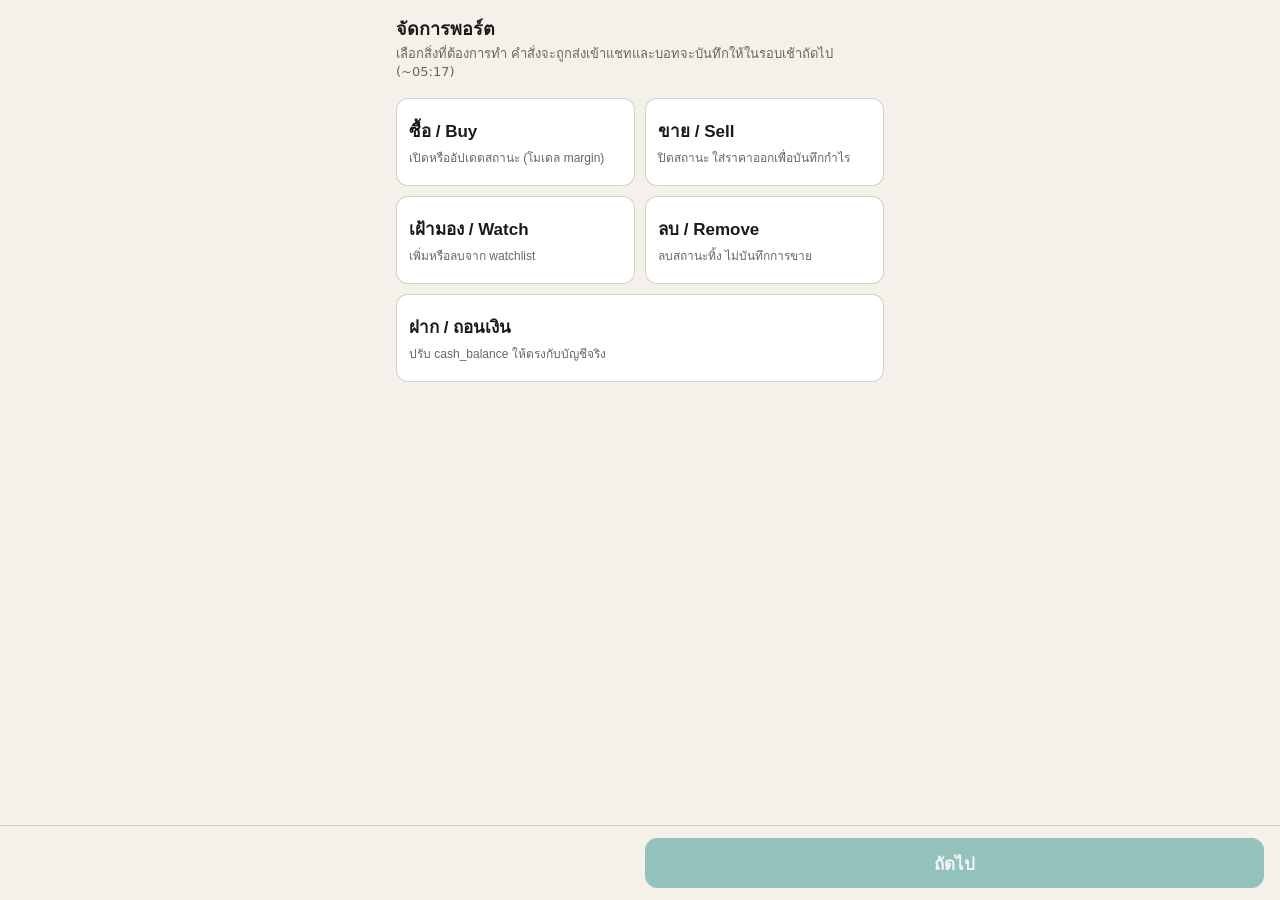
==== commit e0ea7216: "site: e91ee0d4468172dd63a8f0d1189d42d002e97183 bethofen/Stock-Port-Cowork@e91ee0d4468172dd63a8f0d118" ====
--- a/miniapp/index.html
+++ b/miniapp/index.html
@@ -32,6 +32,12 @@
   label span { font-weight: 400; }
   input, select { width: 100%; font-size: 17px; padding: 12px; border: 1px solid var(--line); border-radius: 10px; background: var(--card); color: var(--fg); min-height: 48px; }
   .err { color: var(--danger); font-size: 13px; min-height: 18px; margin-top: 6px; }
+  .warn { color: #b26a00; font-size: 13px; margin-top: 6px; }
+  .guide { background: var(--card); border: 1px solid var(--line); border-radius: 12px; padding: 10px 12px; margin-top: 10px; font-size: 13px; color: var(--muted); }
+  .guide b { color: var(--fg); }
+  .tiers { display: flex; flex-wrap: wrap; gap: 6px; margin-top: 8px; }
+  .tiers button { border: 1px solid var(--line); background: var(--bg); color: var(--fg); border-radius: 999px; padding: 6px 12px; font-size: 13px; }
+  .tiers button.rec { border-color: var(--accent); color: var(--accent); font-weight: 600; }
   .row { display: flex; gap: 10px; }
   .row > * { flex: 1; }
   .seg { display: flex; gap: 8px; }
@@ -52,7 +58,7 @@
 <body>
 <main>
   <h1>จัดการพอร์ต</h1>
-  <p class="hint" id="hint">เลือกสิ่งที่ต้องการทำ คำสั่งจะถูกส่งเข้าแชทและบอทจะบันทึกให้ในรอบ 07:00</p>
+  <p class="hint" id="hint">เลือกสิ่งที่ต้องการทำ คำสั่งจะถูกส่งเข้าแชทและบอทจะบันทึกให้ในรอบเช้าถัดไป (~05:17)</p>
 
   <!-- step 1: action -->
   <section id="s-action" class="active">
@@ -95,11 +101,18 @@
           <input id="price" type="number" inputmode="decimal" step="any" min="0" placeholder="0.00">
         </div>
         <div>
-          <label for="margin">Margin (เงินที่ใช้)</label>
+          <label for="margin">จำนวนเงินที่ซื้อ</label>
           <input id="margin" type="number" inputmode="decimal" step="any" min="0" placeholder="0.00">
         </div>
       </div>
+      <div class="guide" id="buy-guide" style="display:none">
+        <div id="guide-text"></div>
+        <div class="tiers" id="guide-tiers"></div>
+      </div>
+      <div class="warn" id="w-buy"></div>
       <div class="err" id="e-buy"></div>
+      <label for="shares">จำนวนหุ้นที่ได้ <span>(เว้นว่างได้ — ระบบคิดจาก เงิน ÷ ราคา ให้)</span></label>
+      <input id="shares" type="number" inputmode="decimal" step="any" min="0" placeholder="เช่น 0.2994">
       <label for="asset">ประเภทสินทรัพย์</label>
       <select id="asset">
         <option value="stock">stock</option>
@@ -155,7 +168,9 @@
 <script>
 (function () {
   var tg = window.Telegram && window.Telegram.WebApp;
-  var insideTelegram = !!(tg && tg.initData);
+  // A Mini App opened from a KEYBOARD button gets no initData (only sendData works there),
+  // so detect Telegram by platform instead: it is "unknown" only in a plain browser.
+  var insideTelegram = !!(tg && (tg.initData || (tg.platform && tg.platform !== "unknown")));
   if (tg) { try { tg.ready(); tg.expand(); } catch (e) {} }
 
   var state = { step: 1, action: null, watchMode: "add", cashMode: "deposit" };
@@ -173,7 +188,7 @@
 
   // Optional suggestions: symbols.json = {"portfolios":[{name,currency,type}],"default":..,
   // "held":[...],"held_by_portfolio":{name:[...]},"watch":[...]} next to this page.
-  var meta = { portfolios: [], defaultPortfolio: null, heldBy: {} };
+  var meta = { portfolios: [], defaultPortfolio: null, heldBy: {}, sizing: {}, plans: {} };
   fetch("./symbols.json", { cache: "no-store" }).then(function (r) { return r.ok ? r.json() : null; })
     .then(function (d) {
       if (!d) return;
@@ -183,6 +198,8 @@
       meta.portfolios = d.portfolios || [];
       meta.defaultPortfolio = d.default || null;
       meta.heldBy = d.held_by_portfolio || {};
+      meta.sizing = d.sizing || {};          // per portfolio: free cash, ceiling for one name, tier amounts
+      meta.plans = d.plans || {};            // per symbol: the routine's newest call (view, amount, entry, stop)
       var sel = $("portfolio");
       sel.innerHTML = "";
       meta.portfolios.forEach(function (p) {
@@ -193,6 +210,48 @@
       });
       refreshPortfolioField();
     }).catch(function () {});
+
+  // Buy guidance: never blocks, only informs. Amounts are in the target portfolio's currency.
+  function targetPortfolio() {
+    var s = symbol();
+    return ownerOf(s) || ($("portfolio") && $("portfolio").value) || meta.defaultPortfolio || "";
+  }
+  function fmtAmt(x) { return (Math.round(x * 100) / 100).toLocaleString("en-US"); }
+  function refreshGuide() {
+    var box = $("buy-guide");
+    if (state.action !== "buy") { box.style.display = "none"; $("w-buy").textContent = ""; return; }
+    var sz = meta.sizing[targetPortfolio()], plan = meta.plans[symbol()], ccy = (sz && sz.currency) || "";
+    if (!sz && !plan) { box.style.display = "none"; return; }
+    var parts = [];
+    if (plan) {
+      var call = plan.view + (plan.score != null ? " " + plan.score : "") + " (" + plan.date + ")";
+      if (plan.view === "BUY" && plan.size_amt) parts.push("ระบบแนะนำ <b>ซื้อ ~" + fmtAmt(plan.size_amt) + " " + (plan.size_ccy || ccy) + "</b> · " + call);
+      else parts.push("คำแนะนำล่าสุด: <b>" + call + "</b>" + (plan.view === "BUY" ? "" : " — ยังไม่ใช่จังหวะซื้อ"));
+      if (plan.entry_low && plan.entry_high) parts.push("โซนเข้า " + plan.entry_low + "–" + plan.entry_high + (plan.stop ? " · คัท " + plan.stop : ""));
+    } else if (symbol()) parts.push("ยังไม่มีคำแนะนำของระบบสำหรับตัวนี้");
+    if (sz) parts.push("เงินสดว่าง <b>" + fmtAmt(sz.cash_available || 0) + " " + ccy + "</b> · สูงสุดต่อตัว " + fmtAmt(sz.max_new_buy_amt || 0) + " (ข้อมูล " + sz.as_of + ")");
+    $("guide-text").innerHTML = parts.join("<br>");
+    var tiers = $("guide-tiers"); tiers.innerHTML = "";
+    var opts = [];
+    if (plan && plan.view === "BUY" && plan.size_amt) opts.push(["ตามแนะนำ", plan.size_amt, true]);
+    if (sz) { opts.push(["ไม้ทดลอง", sz.size_starter_amt]); opts.push(["ปกติ", sz.size_normal_amt]); opts.push(["มั่นใจสูง", sz.size_high_amt]); }
+    opts.forEach(function (o) {
+      if (!(o[1] > 0)) return;
+      var b = document.createElement("button"); b.type = "button"; if (o[2]) b.className = "rec";
+      b.textContent = o[0] + " " + fmtAmt(o[1]);
+      b.addEventListener("click", function () { $("margin").value = Math.round(o[1] * 100) / 100; validate(); });
+      tiers.appendChild(b);
+    });
+    box.style.display = "block";
+    var m = num("margin"), w = [];
+    if (sz && m > 0) {
+      if (m > (sz.cash_available || 0)) w.push("เกินเงินสดว่าง (" + fmtAmt(sz.cash_available || 0) + ") — เงินสดจะติดลบ");
+      else if (m > (sz.max_new_buy_amt || 0)) w.push("เกินเพดานต่อตัว (" + fmtAmt(sz.max_new_buy_amt || 0) + ")");
+    }
+    if (plan && plan.view === "BUY" && plan.size_amt && m > plan.size_amt * 1.5) w.push("มากกว่าที่แนะนำ " + (Math.round(m / plan.size_amt * 10) / 10) + " เท่า");
+    if (plan && plan.view !== "BUY" && m > 0) w.push("ระบบยังให้ " + plan.view + " ไม่ใช่ BUY");
+    $("w-buy").textContent = w.length ? "⚠ " + w.join(" · ") : "";
+  }
 
   function ownerOf(sym) {
     for (var name in meta.heldBy) { if ((meta.heldBy[name] || []).indexOf(sym) >= 0) return name; }
@@ -235,6 +294,7 @@
 
   function validate() {
     var ok = false;
+    try { refreshGuide(); } catch (e) {}
     if (state.step === 1) ok = !!state.action;
     else if (state.step === 2) {
       var errs = { symbol: "", buy: "", sell: "", date: "", cash: "" };
@@ -247,9 +307,10 @@
         if (!SYM_RE.test(s)) errs.symbol = s ? "รูปแบบ symbol ไม่ถูกต้อง" : "ใส่ symbol";
       }
       if (state.action === "buy") {
-        var p = num("price"), m = num("margin");
+        var p = num("price"), m = num("margin"), sh = num("shares");
         if (p === null || !(p > 0)) errs.buy = "ราคาเข้าต้องมากกว่า 0";
-        else if (m === null || !(m > 0)) errs.buy = "margin ต้องมากกว่า 0";
+        else if (m === null || !(m > 0)) errs.buy = "จำนวนเงินต้องมากกว่า 0";
+        else if (sh !== null && !(sh > 0)) errs.buy = "จำนวนหุ้นต้องมากกว่า 0 หรือเว้นว่าง";
       } else if (state.action === "sell") {
         var x = num("exit");
         if (x !== null && !(x > 0)) errs.sell = "ราคาออกต้องมากกว่า 0 หรือเว้นว่าง";
@@ -292,6 +353,7 @@
     d.cmd = state.action; d.symbol = s;
     if (state.action === "buy") {
       d.price = num("price"); d.margin = num("margin"); d.asset_type = $("asset").value;
+      if (num("shares") !== null) d.shares = num("shares");
       var r = $("reason").value.trim(); if (r) d.note = r;
     }
     if (state.action === "sell") { var x = num("exit"); if (x !== null) d.price = x; }
@@ -316,7 +378,7 @@
       if (d.cmd === "watch") rows += line("Symbol (" + d.symbols.length + ")", d.symbols.join(", "));
       else rows += line("Symbol", d.symbol);
       if (d.cmd === "buy") {
-        rows += line("ราคาเข้า", d.price); rows += line("Margin", d.margin); rows += line("ประเภท", d.asset_type);
+        rows += line("ราคาเข้า", d.price); rows += line("จำนวนเงิน", d.margin); if (d.shares) rows += line("จำนวนหุ้น", d.shares); rows += line("ประเภท", d.asset_type);
         if (d.note) rows += line("เหตุผล", d.note);
       }
       if (d.cmd === "sell") rows += line("ราคาออก", d.price != null ? d.price : "— (ไม่บันทึกกำไร)");
@@ -367,7 +429,7 @@
   segment("watch-seg", "watchMode");
   segment("cash-seg", "cashMode");
 
-  ["symbol", "price", "margin", "exit", "date", "amount"].forEach(function (id) { $(id).addEventListener("input", validate); });
+  ["symbol", "price", "margin", "shares", "exit", "date", "amount"].forEach(function (id) { $(id).addEventListener("input", validate); });
   $("symbol").addEventListener("input", function () {
     // uppercase in place, but keep separators so several tickers can be typed for Watch
     var v = this.value.toUpperCase();
